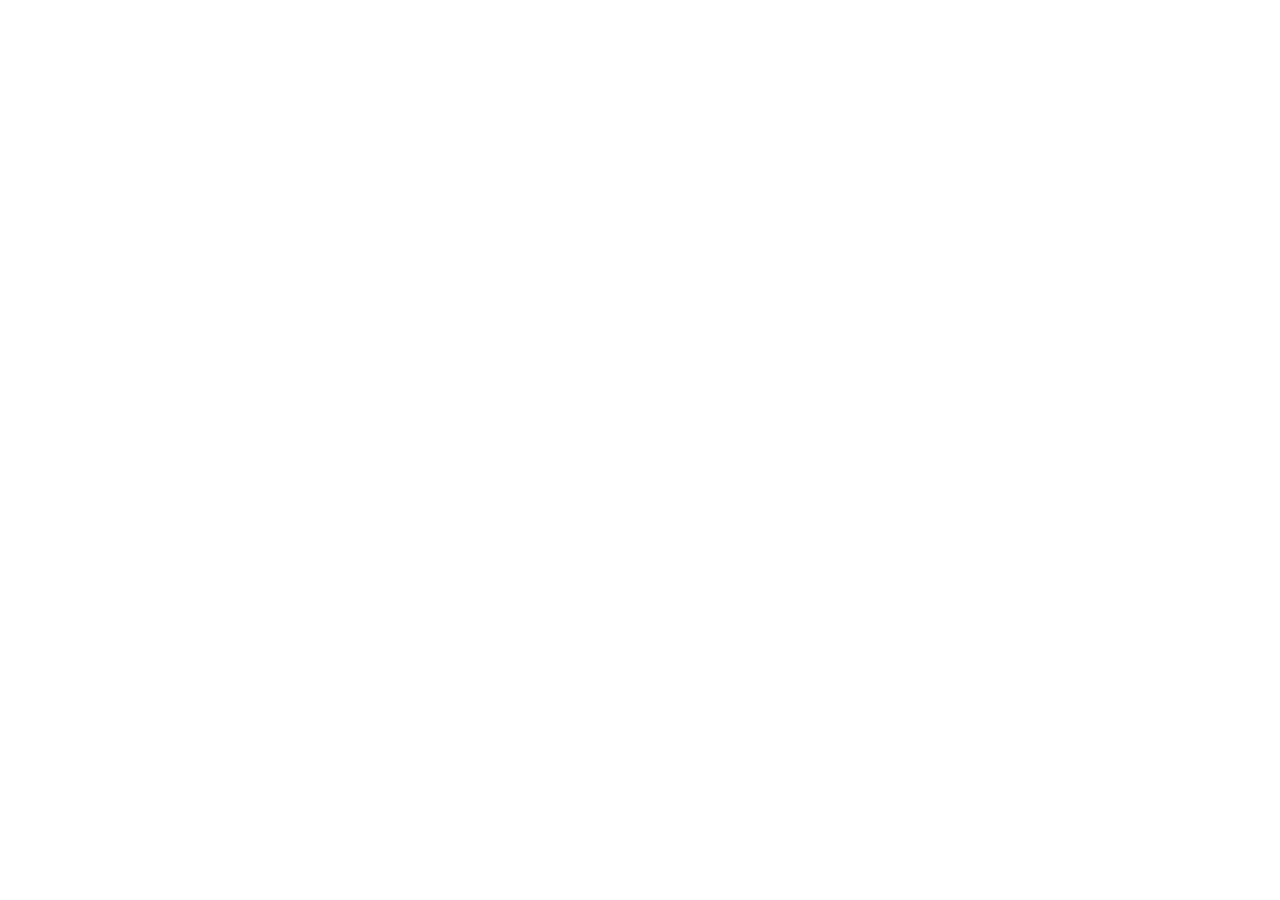
==== index.html @ 58e06c50 "営業の相棒の玄関ページとアプリアイコンを追加" ====
<!doctype html>
<html lang="ja">
<head>
  <meta charset="utf-8">
  <meta name="viewport" content="width=device-width, initial-scale=1">
  <meta name="theme-color" content="#edf9ff">
  <meta name="apple-mobile-web-app-title" content="営業の相棒">
  <meta name="description" content="営業の相棒の入口です。今日の一歩を、次の受注へ。">
  <title>営業の相棒</title>
  <link rel="icon" href="./assets/favicon-32.png" type="image/png">
  <link rel="apple-touch-icon" href="./assets/apple-touch-icon.png">
  <link rel="manifest" href="./manifest.json">
  <link rel="stylesheet" href="./style.css">
  <script src="./config.js" defer></script>
  <script src="./entrance.js" defer></script>
</head>
<body>
  <main class="entrance">
    <div class="brand"><span class="brand-mark" aria-hidden="true">✓</span> 営業の相棒</div>
    <section class="welcome" aria-labelledby="heading">
      <div class="mascot-stage" aria-hidden="true">
        <div class="halo"></div><span class="spark spark-one">✦</span><span class="spark spark-two">✦</span>
        <img class="mascot" src="./assets/icon-512.png" width="512" height="512" alt="" fetchpriority="high">
        <div class="mascot-shadow"></div>
        <div class="speech">今日も、一緒に。</div>
      </div>
      <p class="eyebrow">あなたの仕事に、小さな相棒。</p>
      <h1 id="heading">今日の一歩を、<br>次の受注へ。</h1>
      <div class="loading-status" role="status" aria-live="polite" aria-atomic="true">
        <div class="dots" aria-hidden="true"><i></i><i></i><i></i></div>
        <p id="status">営業の相棒を開いています</p>
      </div>
      <p class="caption" id="caption">もう少しで、お仕事をはじめられます。</p>
      <a id="open-app" class="open-app" hidden>アプリを開く <span aria-hidden="true">↗</span></a>
      <noscript><p class="caption">アプリを開くには、ブラウザのJavaScriptを有効にしてください。</p></noscript>
    </section>
    <footer>営業・CADの毎日を、もっとスムーズに。</footer>
  </main>
</body>
</html>
---- style.css ----
:root{color-scheme:light;--ink:#173e34;--muted:#667b76;--green:#16844c}
*{box-sizing:border-box}html,body{margin:0;min-height:100%;background:#f5faf7}body{font-family:-apple-system,BlinkMacSystemFont,"Noto Sans JP","Hiragino Kaku Gothic ProN","Yu Gothic",sans-serif;color:var(--ink)}
.entrance{min-height:100svh;display:flex;flex-direction:column;align-items:center;padding:30px 24px 22px;overflow:hidden;background:radial-gradient(ellipse at 50% 30%,#e0f5ff 0, #edf9ff 32%,#f8fcf8 66%,#fffdf6 100%)}
.brand{align-self:flex-start;display:flex;align-items:center;gap:8px;font-size:15px;font-weight:750;letter-spacing:.06em}.brand-mark{width:25px;height:25px;border-radius:8px;background:#16844c;color:white;text-align:center;line-height:25px}
.welcome{width:min(100%,560px);text-align:center;margin:auto;padding:30px 0 36px}.mascot-stage{position:relative;width:240px;height:250px;margin:0 auto 28px;isolation:isolate}.halo{position:absolute;inset:-15px -14px 10px;border-radius:50%;background:#d9f0ed;opacity:.55;z-index:-1}.mascot{position:absolute;width:200px;height:200px;left:20px;top:8px;border-radius:46px;box-shadow:0 12px 32px #2f80691a;animation:bob 2.8s ease-in-out infinite}.mascot-shadow{position:absolute;bottom:18px;left:60px;width:120px;height:13px;background:#9dbdb8;opacity:.22;border-radius:50%;filter:blur(3px);animation:shadow 2.8s ease-in-out infinite}.speech{position:absolute;right:-28px;top:-6px;background:#fffdf6;border:1px solid #e2eade;border-radius:16px 16px 16px 4px;padding:10px 14px;box-shadow:0 4px 12px #30574c08;transform:rotate(5deg);font-size:13px;font-weight:700;animation:greet 2.8s ease-in-out infinite}.spark{position:absolute;color:#e6b929;font-size:24px;animation:twinkle 2.8s ease-in-out infinite}.spark-one{left:-9px;top:48px}.spark-two{right:-7px;bottom:59px;font-size:19px;animation-delay:.7s}.eyebrow{font-size:12px;letter-spacing:.14em;color:#6a8379;margin:0 0 15px}h1{font-size:clamp(30px,5vw,42px);letter-spacing:.075em;line-height:1.6;font-weight:750;margin:0 0 28px}.loading-status{min-height:61px}.dots{display:flex;justify-content:center;gap:7px;height:16px}.dots i{height:6px;width:6px;border-radius:50%;background:var(--green);animation:dot 1.5s ease-in-out infinite}.dots i:nth-child(2){animation-delay:.16s}.dots i:nth-child(3){animation-delay:.32s}#status{font-size:14px;letter-spacing:.06em;margin:10px 0 0;font-weight:600}.caption{font-size:12px;line-height:1.9;color:var(--muted);margin:12px auto 0;max-width:400px;white-space:pre-line}.open-app{display:inline-flex;justify-content:center;align-items:center;gap:24px;background:var(--green);color:white;border-radius:12px;padding:13px 26px;margin-top:20px;text-decoration:none;font-size:14px;font-weight:700}.open-app:hover{background:#116e3f}.open-app:focus-visible{outline:3px solid #173e34;outline-offset:4px}[hidden]{display:none!important}footer{font-size:10px;color:#7b8b81;letter-spacing:.07em;text-align:center}
body.maintenance .dots{display:none}body.maintenance .loading-status{min-height:auto}body.maintenance h1{font-size:28px}body.maintenance #status{font-size:13px;line-height:1.9;white-space:pre-line}
@keyframes bob{0%,100%{transform:translateY(0) rotate(-2deg)}50%{transform:translateY(-10px) rotate(2deg)}}@keyframes shadow{0%,100%{transform:scaleX(1);opacity:.22}50%{transform:scaleX(.82);opacity:.12}}@keyframes greet{0%,100%{transform:translateY(0) rotate(5deg)}50%{transform:translateY(-4px) rotate(2deg)}}@keyframes twinkle{0%,100%{opacity:.35;transform:scale(.8)}50%{opacity:1;transform:scale(1.1)}}@keyframes dot{0%,65%,100%{transform:translateY(0);opacity:.3}30%{transform:translateY(-5px);opacity:1}}
@media(max-height:740px){.entrance{padding-top:20px}.welcome{padding:22px 0}.mascot-stage{transform:scale(.84);margin-top:-12px;margin-bottom:-5px}h1{margin-bottom:18px;font-size:30px}.eyebrow{margin-bottom:10px}}
@media(prefers-reduced-motion:reduce){*,*::before,*::after{animation:none!important;transition:none!important}}
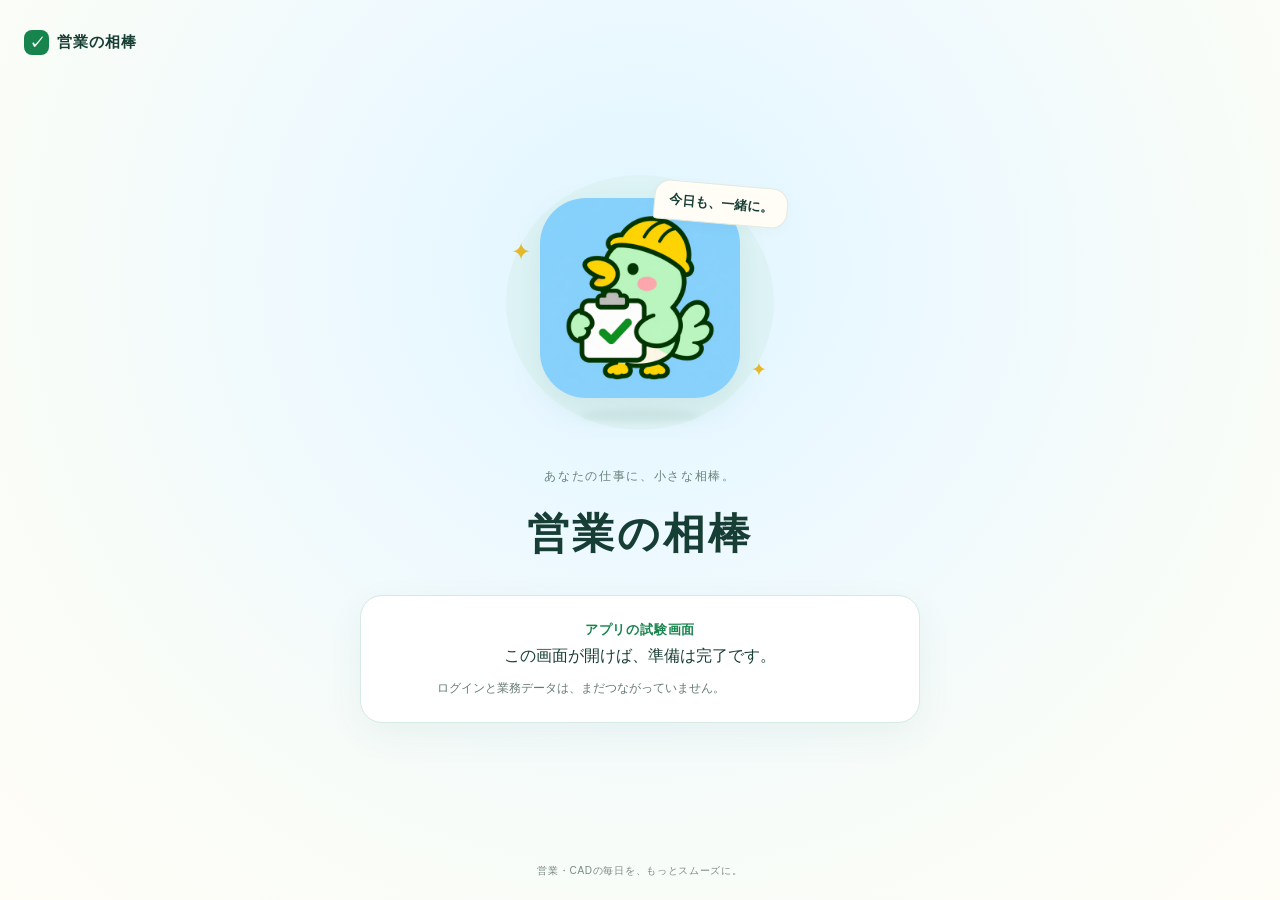
==== commit f2bbd54c: "Create standalone PWA trial screen" ====
--- a/index.html
+++ b/index.html
@@ -2,17 +2,19 @@
 <html lang="ja">
 <head>
   <meta charset="utf-8">
-  <meta name="viewport" content="width=device-width, initial-scale=1">
+  <meta name="viewport" content="width=device-width, initial-scale=1, viewport-fit=cover">
   <meta name="theme-color" content="#edf9ff">
   <meta name="apple-mobile-web-app-title" content="営業の相棒">
-  <meta name="description" content="営業の相棒の入口です。今日の一歩を、次の受注へ。">
+  <meta name="apple-mobile-web-app-capable" content="yes">
+  <meta name="apple-mobile-web-app-status-bar-style" content="default">
+  <meta name="description" content="営業の相棒の試験画面です。">
   <title>営業の相棒</title>
   <link rel="icon" href="./assets/favicon-32.png" type="image/png">
   <link rel="apple-touch-icon" href="./assets/apple-touch-icon.png">
   <link rel="manifest" href="./manifest.json">
   <link rel="stylesheet" href="./style.css">
-  <script src="./config.js" defer></script>
-  <script src="./entrance.js" defer></script>
+  <link rel="stylesheet" href="./trial.css">
+  <script src="./trial.js" defer></script>
 </head>
 <body>
   <main class="entrance">
@@ -25,14 +27,12 @@
         <div class="speech">今日も、一緒に。</div>
       </div>
       <p class="eyebrow">あなたの仕事に、小さな相棒。</p>
-      <h1 id="heading">今日の一歩を、<br>次の受注へ。</h1>
-      <div class="loading-status" role="status" aria-live="polite" aria-atomic="true">
-        <div class="dots" aria-hidden="true"><i></i><i></i><i></i></div>
-        <p id="status">営業の相棒を開いています</p>
+      <h1 id="heading">営業の相棒</h1>
+      <div class="trial-card">
+        <p class="trial-label">アプリの試験画面</p>
+        <p>この画面が開けば、準備は完了です。</p>
+        <p class="caption">ログインと業務データは、まだつながっていません。</p>
       </div>
-      <p class="caption" id="caption">もう少しで、お仕事をはじめられます。</p>
-      <a id="open-app" class="open-app" hidden>アプリを開く <span aria-hidden="true">↗</span></a>
-      <noscript><p class="caption">アプリを開くには、ブラウザのJavaScriptを有効にしてください。</p></noscript>
     </section>
     <footer>営業・CADの毎日を、もっとスムーズに。</footer>
   </main>
--- a/trial.css
+++ b/trial.css
@@ -0,0 +1,3 @@
+.trial-card{background:#fff;border:1px solid #d5eae3;border-radius:22px;padding:22px 20px;box-shadow:0 12px 36px #315d5010}
+.trial-card p{line-height:1.8;margin:0}.trial-card .caption{margin-top:8px}.trial-label{color:#16844c;font-size:13px;font-weight:700;letter-spacing:.06em}
+.entrance{padding-top:max(30px,env(safe-area-inset-top));padding-bottom:max(22px,env(safe-area-inset-bottom))}
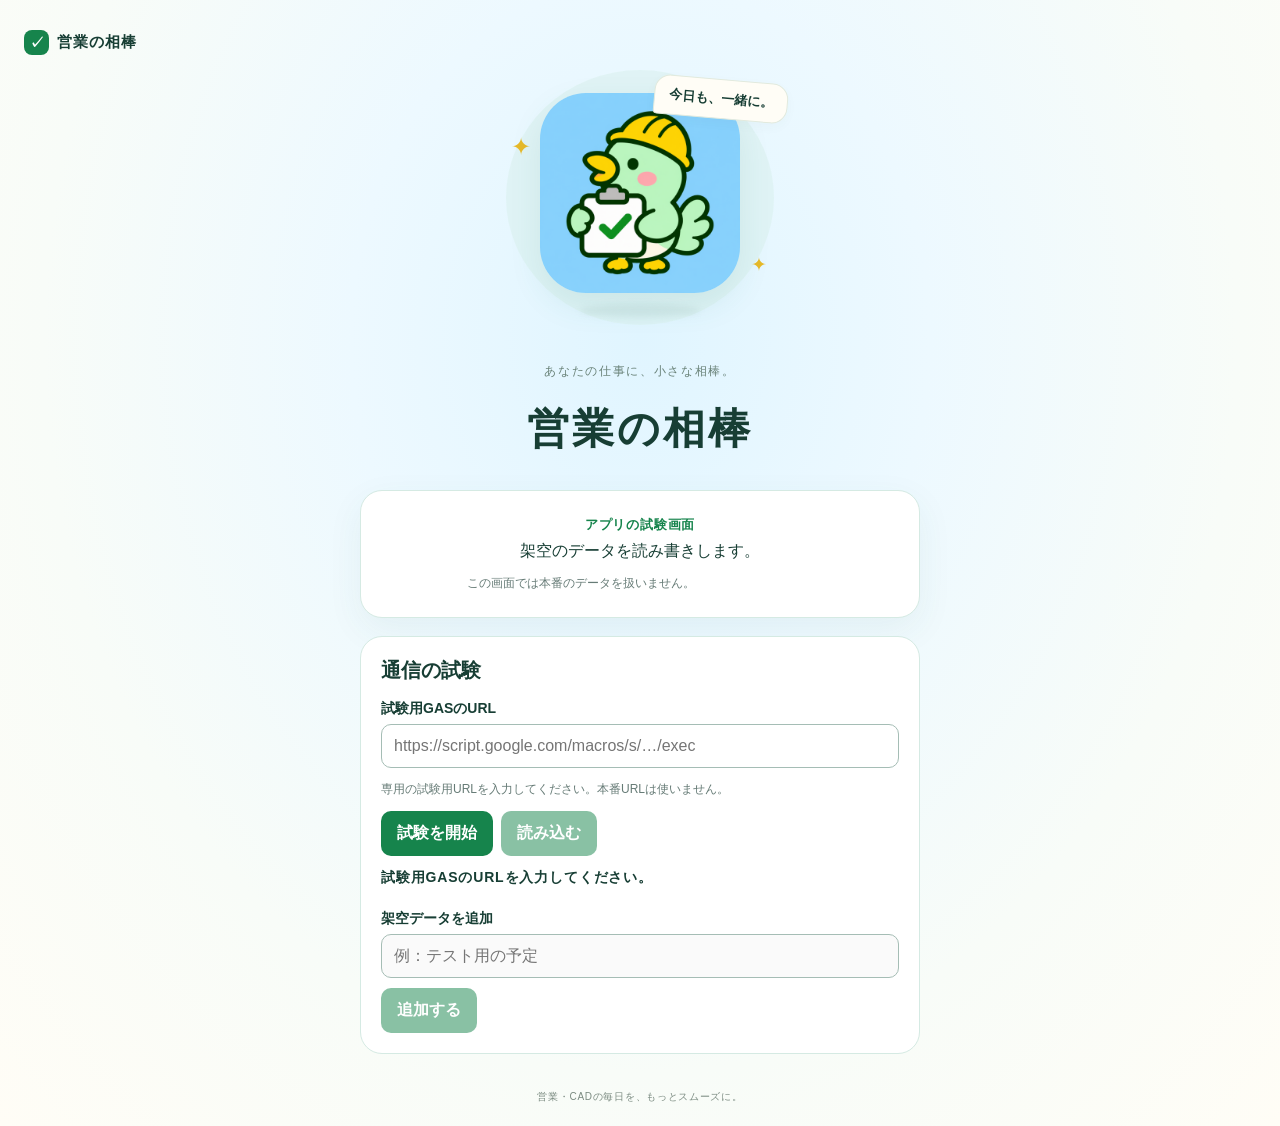
==== commit dbbcc17c: "PWAの直接通信試験画面を追加" ====
--- a/index.html
+++ b/index.html
@@ -1,40 +1,51 @@
-<!doctype html>
-<html lang="ja">
-<head>
-  <meta charset="utf-8">
-  <meta name="viewport" content="width=device-width, initial-scale=1, viewport-fit=cover">
-  <meta name="theme-color" content="#edf9ff">
-  <meta name="apple-mobile-web-app-title" content="営業の相棒">
-  <meta name="apple-mobile-web-app-capable" content="yes">
-  <meta name="apple-mobile-web-app-status-bar-style" content="default">
-  <meta name="description" content="営業の相棒の試験画面です。">
-  <title>営業の相棒</title>
-  <link rel="icon" href="./assets/favicon-32.png" type="image/png">
-  <link rel="apple-touch-icon" href="./assets/apple-touch-icon.png">
-  <link rel="manifest" href="./manifest.json">
-  <link rel="stylesheet" href="./style.css">
-  <link rel="stylesheet" href="./trial.css">
-  <script src="./trial.js" defer></script>
-</head>
-<body>
-  <main class="entrance">
-    <div class="brand"><span class="brand-mark" aria-hidden="true">✓</span> 営業の相棒</div>
-    <section class="welcome" aria-labelledby="heading">
-      <div class="mascot-stage" aria-hidden="true">
-        <div class="halo"></div><span class="spark spark-one">✦</span><span class="spark spark-two">✦</span>
-        <img class="mascot" src="./assets/icon-512.png" width="512" height="512" alt="" fetchpriority="high">
-        <div class="mascot-shadow"></div>
-        <div class="speech">今日も、一緒に。</div>
-      </div>
-      <p class="eyebrow">あなたの仕事に、小さな相棒。</p>
-      <h1 id="heading">営業の相棒</h1>
-      <div class="trial-card">
-        <p class="trial-label">アプリの試験画面</p>
-        <p>この画面が開けば、準備は完了です。</p>
-        <p class="caption">ログインと業務データは、まだつながっていません。</p>
-      </div>
-    </section>
-    <footer>営業・CADの毎日を、もっとスムーズに。</footer>
-  </main>
-</body>
-</html>
+<!doctype html>
+<html lang="ja">
+<head>
+  <meta charset="utf-8">
+  <meta name="viewport" content="width=device-width, initial-scale=1, viewport-fit=cover">
+  <meta name="theme-color" content="#edf9ff">
+  <meta name="apple-mobile-web-app-title" content="営業の相棒">
+  <meta name="apple-mobile-web-app-capable" content="yes">
+  <meta name="apple-mobile-web-app-status-bar-style" content="default">
+  <meta name="description" content="営業の相棒の試験画面です。">
+  <title>営業の相棒</title>
+  <link rel="icon" href="./assets/favicon-32.png" type="image/png">
+  <link rel="apple-touch-icon" href="./assets/apple-touch-icon.png">
+  <link rel="manifest" href="./manifest.json">
+  <link rel="stylesheet" href="./style.css">
+  <link rel="stylesheet" href="./trial.css">
+  <script src="./trial.js" defer></script>
+</head>
+<body>
+  <main class="entrance">
+    <div class="brand"><span class="brand-mark" aria-hidden="true">✓</span> 営業の相棒</div>
+    <section class="welcome" aria-labelledby="heading">
+      <div class="mascot-stage" aria-hidden="true">
+        <div class="halo"></div><span class="spark spark-one">✦</span><span class="spark spark-two">✦</span>
+        <img class="mascot" src="./assets/icon-512.png" width="512" height="512" alt="" fetchpriority="high">
+        <div class="mascot-shadow"></div>
+        <div class="speech">今日も、一緒に。</div>
+      </div>
+      <p class="eyebrow">あなたの仕事に、小さな相棒。</p>
+      <h1 id="heading">営業の相棒</h1>
+      <div class="trial-card">
+        <p class="trial-label">アプリの試験画面</p>
+        <p>架空のデータを読み書きします。</p>
+        <p class="caption">この画面では本番のデータを扱いません。</p>
+      </div>
+      <section class="test-panel" aria-labelledby="test-title">
+        <h2 id="test-title">通信の試験</h2>
+        <label for="api-url">試験用GASのURL</label>
+        <input id="api-url" type="url" inputmode="url" autocomplete="off" placeholder="https://script.google.com/macros/s/…/exec">
+        <p class="test-hint">専用の試験用URLを入力してください。本番URLは使いません。</p>
+        <div class="test-actions"><button id="connect" type="button">試験を開始</button><button id="read" type="button" disabled>読み込む</button></div>
+        <p id="status" role="status" aria-live="polite">試験用GASのURLを入力してください。</p>
+        <ul id="items" aria-label="架空データの一覧"></ul>
+        <form id="write-form"><label for="item-name">架空データを追加</label><input id="item-name" maxlength="80" required disabled placeholder="例：テスト用の予定"><button id="write" type="submit" disabled>追加する</button></form>
+        <button id="retry" type="button" hidden>保存結果を確認・再試行</button>
+      </section>
+    </section>
+    <footer>営業・CADの毎日を、もっとスムーズに。</footer>
+  </main>
+</body>
+</html>
--- a/trial.css
+++ b/trial.css
@@ -1,3 +1,4 @@
 .trial-card{background:#fff;border:1px solid #d5eae3;border-radius:22px;padding:22px 20px;box-shadow:0 12px 36px #315d5010}
 .trial-card p{line-height:1.8;margin:0}.trial-card .caption{margin-top:8px}.trial-label{color:#16844c;font-size:13px;font-weight:700;letter-spacing:.06em}
 .entrance{padding-top:max(30px,env(safe-area-inset-top));padding-bottom:max(22px,env(safe-area-inset-bottom))}
+.test-panel{text-align:left;margin:18px auto 0;padding:20px;background:#fff;border:1px solid #d5eae3;border-radius:22px}.test-panel h2{font-size:20px;margin:0 0 16px}.test-panel label{display:block;font-weight:700;font-size:14px;margin:12px 0 6px}.test-panel input{width:100%;border:1px solid #a5bdb5;border-radius:10px;padding:12px;font:inherit}.test-panel button{border:0;border-radius:10px;background:#16844c;color:#fff;padding:12px 16px;font:inherit;font-weight:700;cursor:pointer}.test-panel button:disabled{opacity:.5;cursor:default}.test-actions{display:flex;gap:8px;margin-top:12px}.test-hint{font-size:12px;color:#667b76;line-height:1.6}.test-panel #status{min-height:2em;line-height:1.6}.test-panel ul{padding-left:1.4em;overflow-wrap:anywhere}.test-panel form button{margin-top:10px}.test-panel #retry{margin-top:12px;background:#915d16}
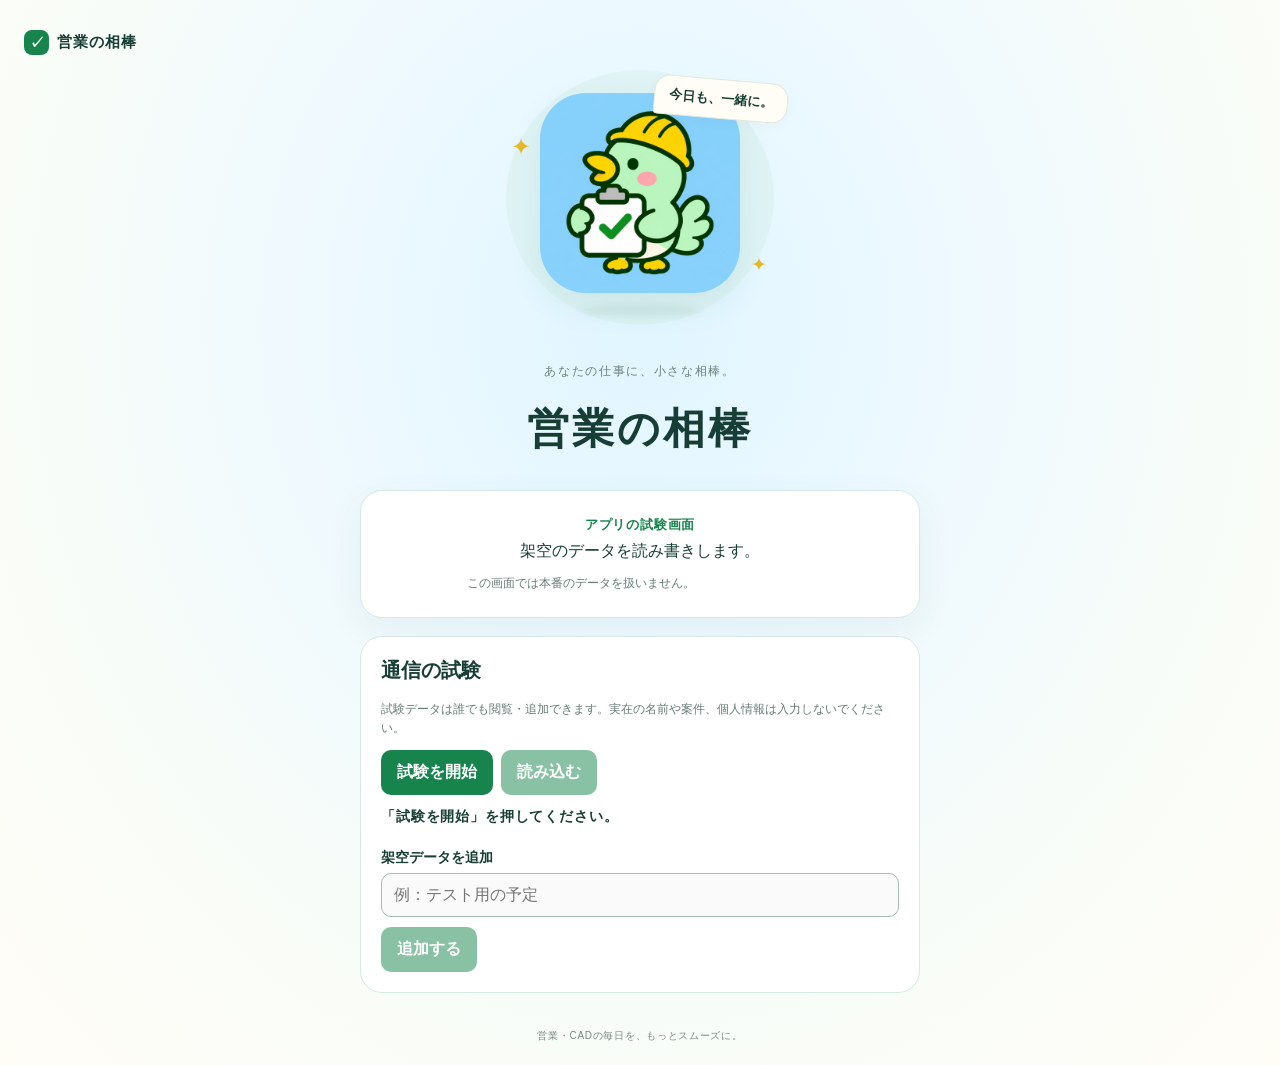
==== commit 58143965: "独立したGAS試験先へ接続" ====
--- a/index.html
+++ b/index.html
@@ -1,51 +1,50 @@
-<!doctype html>
-<html lang="ja">
-<head>
-  <meta charset="utf-8">
-  <meta name="viewport" content="width=device-width, initial-scale=1, viewport-fit=cover">
-  <meta name="theme-color" content="#edf9ff">
-  <meta name="apple-mobile-web-app-title" content="営業の相棒">
-  <meta name="apple-mobile-web-app-capable" content="yes">
-  <meta name="apple-mobile-web-app-status-bar-style" content="default">
-  <meta name="description" content="営業の相棒の試験画面です。">
-  <title>営業の相棒</title>
-  <link rel="icon" href="./assets/favicon-32.png" type="image/png">
-  <link rel="apple-touch-icon" href="./assets/apple-touch-icon.png">
-  <link rel="manifest" href="./manifest.json">
-  <link rel="stylesheet" href="./style.css">
-  <link rel="stylesheet" href="./trial.css">
-  <script src="./trial.js" defer></script>
-</head>
-<body>
-  <main class="entrance">
-    <div class="brand"><span class="brand-mark" aria-hidden="true">✓</span> 営業の相棒</div>
-    <section class="welcome" aria-labelledby="heading">
-      <div class="mascot-stage" aria-hidden="true">
-        <div class="halo"></div><span class="spark spark-one">✦</span><span class="spark spark-two">✦</span>
-        <img class="mascot" src="./assets/icon-512.png" width="512" height="512" alt="" fetchpriority="high">
-        <div class="mascot-shadow"></div>
-        <div class="speech">今日も、一緒に。</div>
-      </div>
-      <p class="eyebrow">あなたの仕事に、小さな相棒。</p>
-      <h1 id="heading">営業の相棒</h1>
-      <div class="trial-card">
-        <p class="trial-label">アプリの試験画面</p>
-        <p>架空のデータを読み書きします。</p>
-        <p class="caption">この画面では本番のデータを扱いません。</p>
-      </div>
-      <section class="test-panel" aria-labelledby="test-title">
-        <h2 id="test-title">通信の試験</h2>
-        <label for="api-url">試験用GASのURL</label>
-        <input id="api-url" type="url" inputmode="url" autocomplete="off" placeholder="https://script.google.com/macros/s/…/exec">
-        <p class="test-hint">専用の試験用URLを入力してください。本番URLは使いません。</p>
-        <div class="test-actions"><button id="connect" type="button">試験を開始</button><button id="read" type="button" disabled>読み込む</button></div>
-        <p id="status" role="status" aria-live="polite">試験用GASのURLを入力してください。</p>
-        <ul id="items" aria-label="架空データの一覧"></ul>
-        <form id="write-form"><label for="item-name">架空データを追加</label><input id="item-name" maxlength="80" required disabled placeholder="例：テスト用の予定"><button id="write" type="submit" disabled>追加する</button></form>
-        <button id="retry" type="button" hidden>保存結果を確認・再試行</button>
-      </section>
-    </section>
-    <footer>営業・CADの毎日を、もっとスムーズに。</footer>
-  </main>
-</body>
-</html>
+<!doctype html>
+<html lang="ja">
+<head>
+  <meta charset="utf-8">
+  <meta name="viewport" content="width=device-width, initial-scale=1, viewport-fit=cover">
+  <meta name="theme-color" content="#edf9ff">
+  <meta name="apple-mobile-web-app-title" content="営業の相棒">
+  <meta name="apple-mobile-web-app-capable" content="yes">
+  <meta name="apple-mobile-web-app-status-bar-style" content="default">
+  <meta name="description" content="営業の相棒の試験画面です。">
+  <title>営業の相棒</title>
+  <link rel="icon" href="./assets/favicon-32.png" type="image/png">
+  <link rel="apple-touch-icon" href="./assets/apple-touch-icon.png">
+  <link rel="manifest" href="./manifest.json">
+  <link rel="stylesheet" href="./style.css">
+  <link rel="stylesheet" href="./trial.css">
+  <script src="./trial-config.js" defer></script>
+  <script src="./trial.js" defer></script>
+</head>
+<body>
+  <main class="entrance">
+    <div class="brand"><span class="brand-mark" aria-hidden="true">✓</span> 営業の相棒</div>
+    <section class="welcome" aria-labelledby="heading">
+      <div class="mascot-stage" aria-hidden="true">
+        <div class="halo"></div><span class="spark spark-one">✦</span><span class="spark spark-two">✦</span>
+        <img class="mascot" src="./assets/icon-512.png" width="512" height="512" alt="" fetchpriority="high">
+        <div class="mascot-shadow"></div>
+        <div class="speech">今日も、一緒に。</div>
+      </div>
+      <p class="eyebrow">あなたの仕事に、小さな相棒。</p>
+      <h1 id="heading">営業の相棒</h1>
+      <div class="trial-card">
+        <p class="trial-label">アプリの試験画面</p>
+        <p>架空のデータを読み書きします。</p>
+        <p class="caption">この画面では本番のデータを扱いません。</p>
+      </div>
+      <section class="test-panel" aria-labelledby="test-title">
+        <h2 id="test-title">通信の試験</h2>
+        <p class="test-hint">試験データは誰でも閲覧・追加できます。実在の名前や案件、個人情報は入力しないでください。</p>
+        <div class="test-actions"><button id="connect" type="button">試験を開始</button><button id="read" type="button" disabled>読み込む</button></div>
+        <p id="status" role="status" aria-live="polite">「試験を開始」を押してください。</p>
+        <ul id="items" aria-label="架空データの一覧"></ul>
+        <form id="write-form"><label for="item-name">架空データを追加</label><input id="item-name" maxlength="80" required disabled placeholder="例：テスト用の予定"><button id="write" type="submit" disabled>追加する</button></form>
+        <button id="retry" type="button" hidden>保存結果を確認・再試行</button>
+      </section>
+    </section>
+    <footer>営業・CADの毎日を、もっとスムーズに。</footer>
+  </main>
+</body>
+</html>
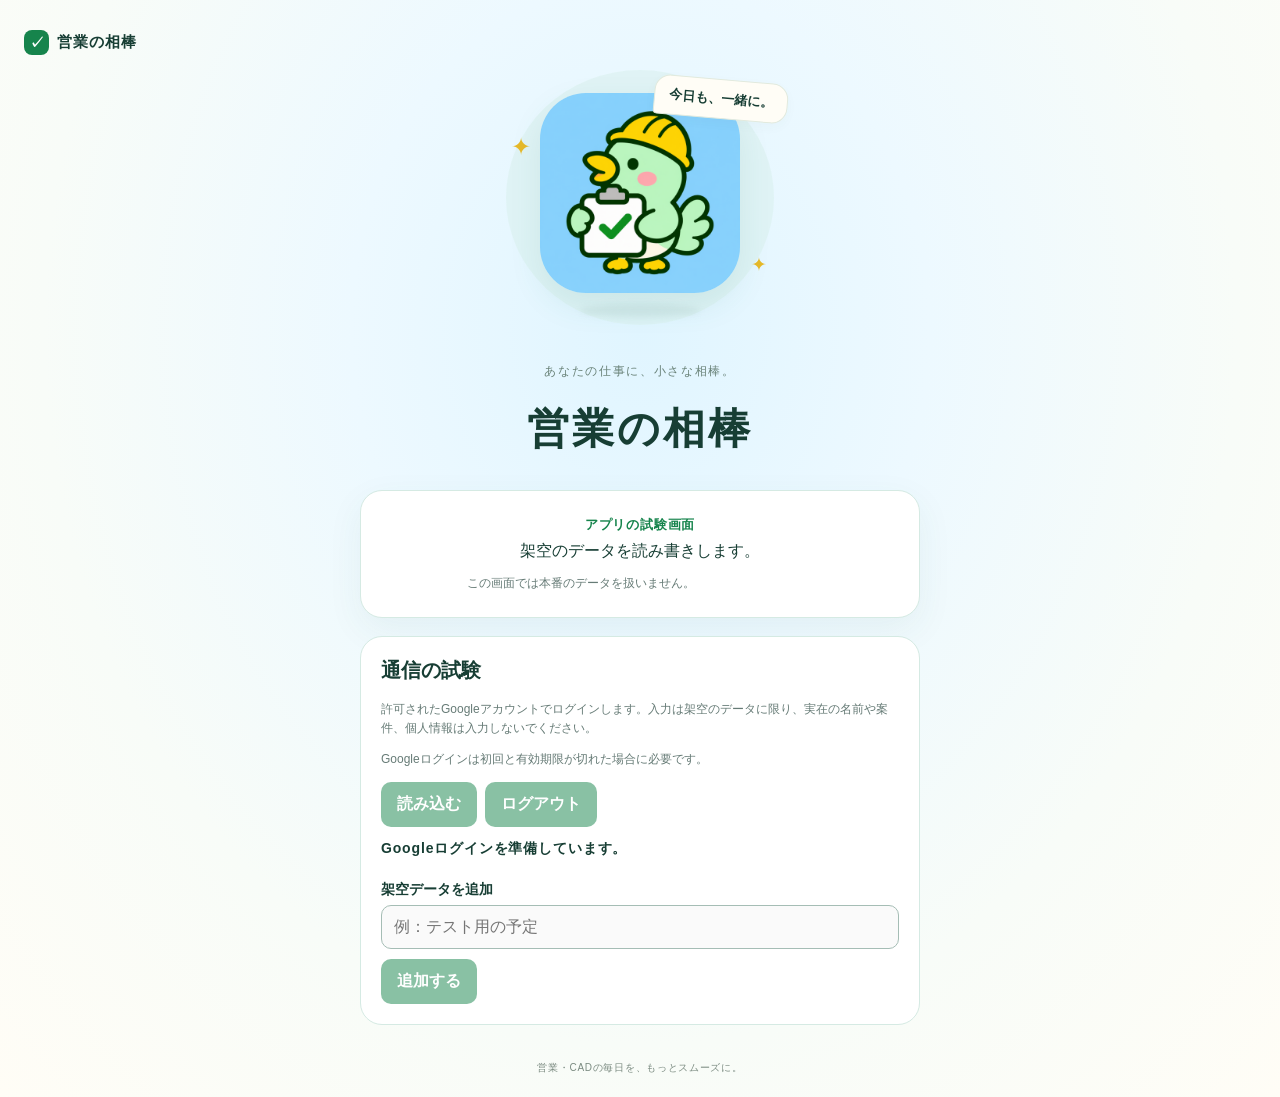
==== commit 20d04f4f: "Add Google sign-in trial interface" ====
--- a/index.html
+++ b/index.html
@@ -7,6 +7,7 @@
   <meta name="apple-mobile-web-app-title" content="営業の相棒">
   <meta name="apple-mobile-web-app-capable" content="yes">
   <meta name="apple-mobile-web-app-status-bar-style" content="default">
+  <meta name="referrer" content="strict-origin-when-cross-origin">
   <meta name="description" content="営業の相棒の試験画面です。">
   <title>営業の相棒</title>
   <link rel="icon" href="./assets/favicon-32.png" type="image/png">
@@ -15,6 +16,7 @@
   <link rel="stylesheet" href="./style.css">
   <link rel="stylesheet" href="./trial.css">
   <script src="./trial-config.js" defer></script>
+  <script id="google-identity" src="https://accounts.google.com/gsi/client" async></script>
   <script src="./trial.js" defer></script>
 </head>
 <body>
@@ -36,9 +38,10 @@
       </div>
       <section class="test-panel" aria-labelledby="test-title">
         <h2 id="test-title">通信の試験</h2>
-        <p class="test-hint">試験データは誰でも閲覧・追加できます。実在の名前や案件、個人情報は入力しないでください。</p>
-        <div class="test-actions"><button id="connect" type="button">試験を開始</button><button id="read" type="button" disabled>読み込む</button></div>
-        <p id="status" role="status" aria-live="polite">「試験を開始」を押してください。</p>
+        <p class="test-hint">許可されたGoogleアカウントでログインします。入力は架空のデータに限り、実在の名前や案件、個人情報は入力しないでください。</p>
+        <div id="signin-area"><div id="google-signin"></div><p class="test-hint">Googleログインは初回と有効期限が切れた場合に必要です。</p></div>
+        <div class="test-actions"><button id="read" type="button" disabled>読み込む</button><button id="logout" type="button" disabled>ログアウト</button></div>
+        <p id="status" role="status" aria-live="polite">Googleログインを準備しています。</p>
         <ul id="items" aria-label="架空データの一覧"></ul>
         <form id="write-form"><label for="item-name">架空データを追加</label><input id="item-name" maxlength="80" required disabled placeholder="例：テスト用の予定"><button id="write" type="submit" disabled>追加する</button></form>
         <button id="retry" type="button" hidden>保存結果を確認・再試行</button>
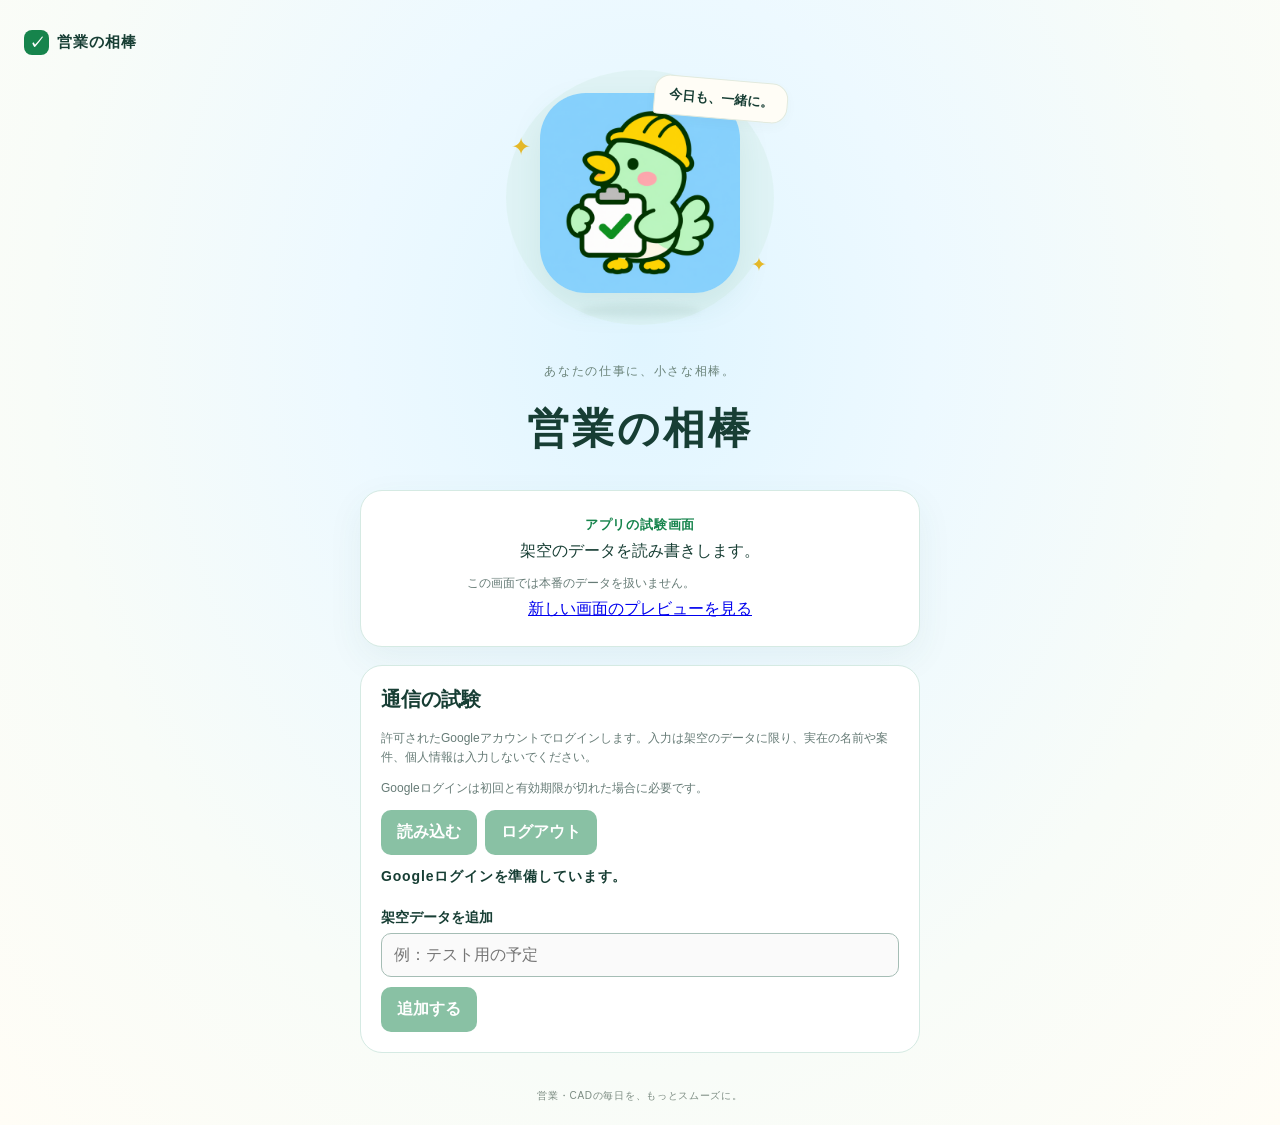
==== commit cc53685a: "Add fictional CAD home preview" ====
--- a/index.html
+++ b/index.html
@@ -35,6 +35,7 @@
         <p class="trial-label">アプリの試験画面</p>
         <p>架空のデータを読み書きします。</p>
         <p class="caption">この画面では本番のデータを扱いません。</p>
+        <p><a href="./mockup/">新しい画面のプレビューを見る</a></p>
       </div>
       <section class="test-panel" aria-labelledby="test-title">
         <h2 id="test-title">通信の試験</h2>
